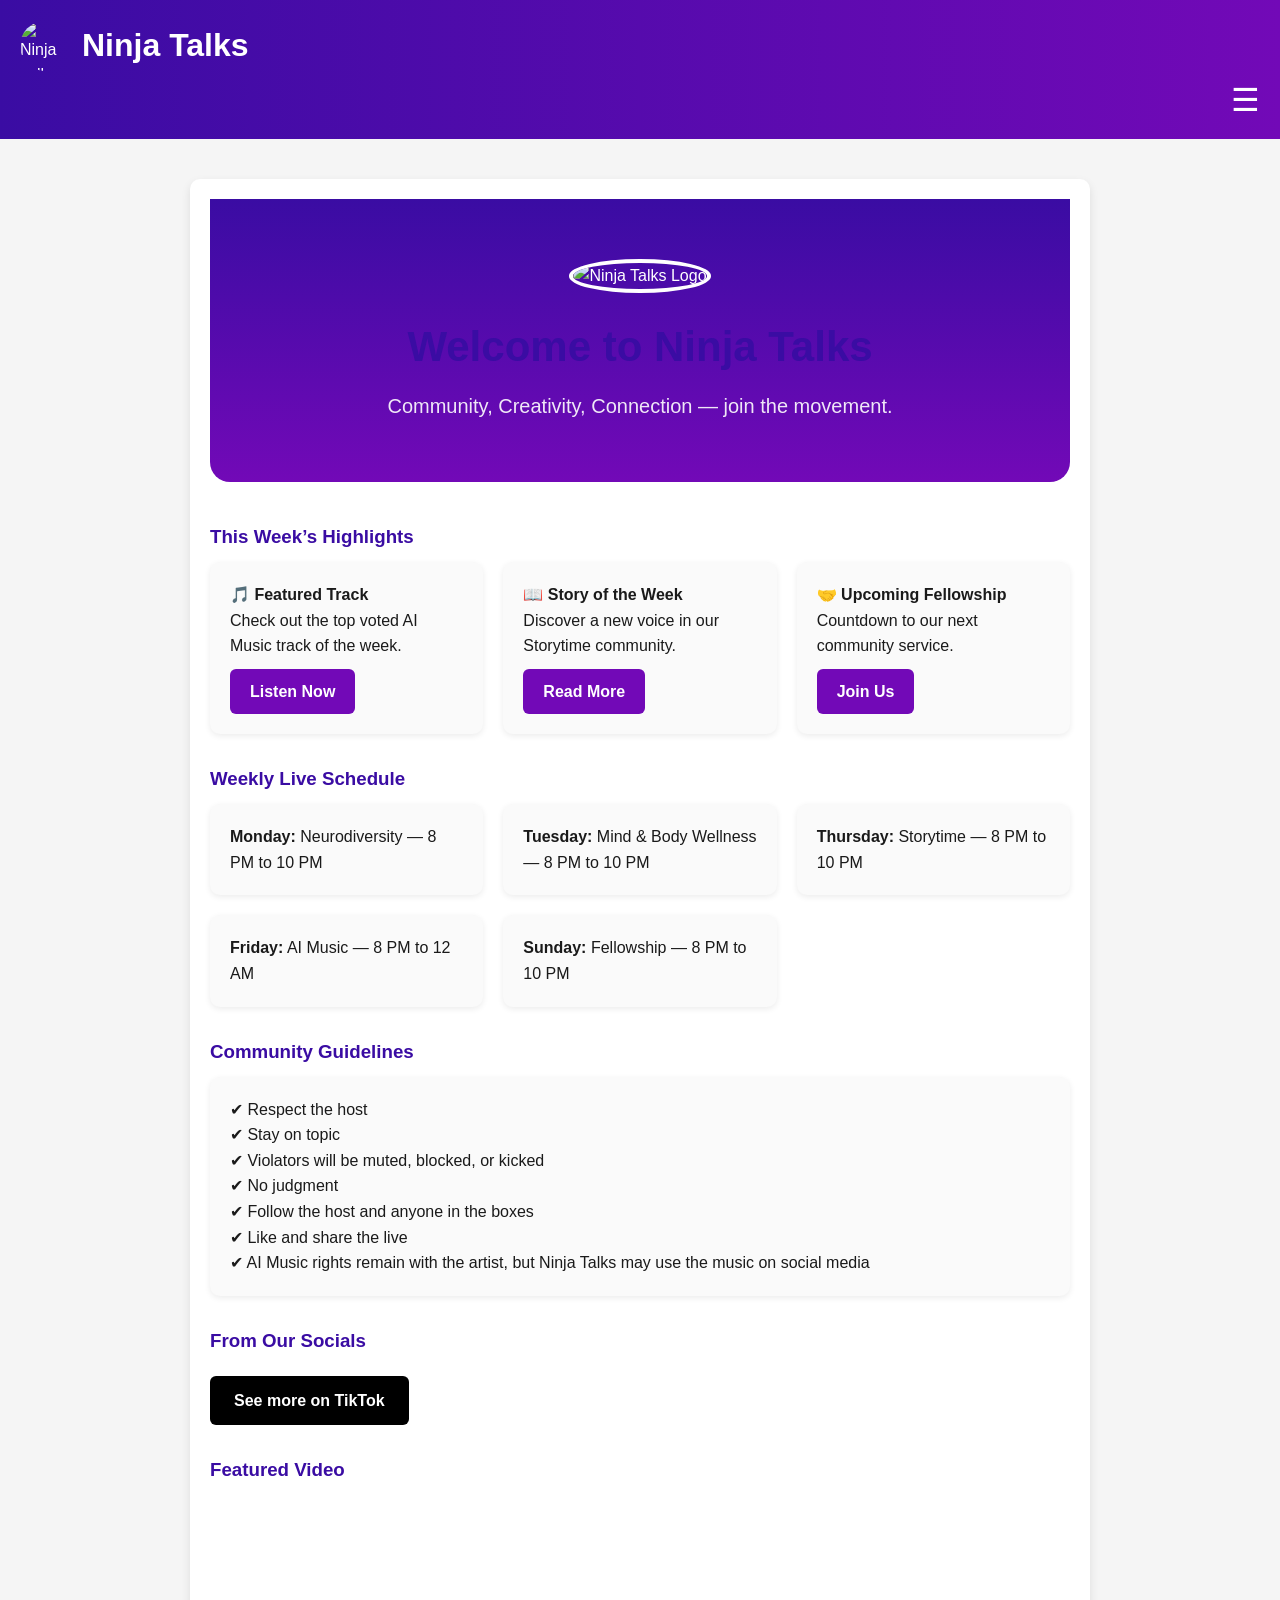
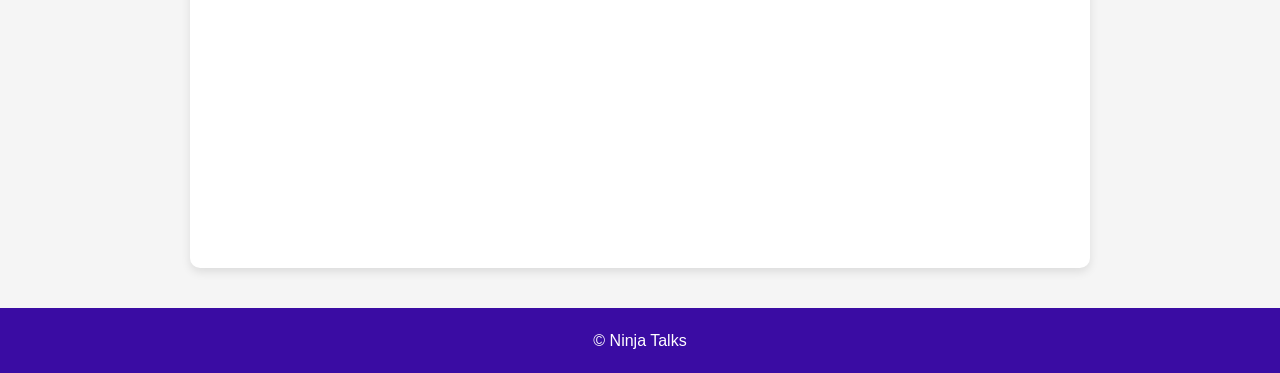
==== index.html @ c1b6fc13 "Update index.html" ====
<!DOCTYPE html>
<html lang="en">
<head>
  <meta charset="UTF-8">
  <title>Ninja Talks – Home</title>
  <meta name="viewport" content="width=device-width, initial-scale=1">

  <style>
    :root {
      --purple-dark: #3a0ca3;
      --purple: #7209b7;
      --purple-light: #b5179e;
      --pink: #f72585;
      --white: #ffffff;
      --gray-light: #f5f5f5;
      --gray: #cccccc;
      --black: #1a1a1a;
      --font-main: 'Segoe UI', Arial, sans-serif;
    }

    * { margin:0; padding:0; box-sizing:border-box; }

    body {
      font-family: var(--font-main);
      background: var(--gray-light);
      color: var(--black);
      line-height: 1.6;
    }

    header {
      background: linear-gradient(90deg, var(--purple-dark), var(--purple));
      padding: 20px;
      color: var(--white);
      display: flex;
      flex-direction: column;
      gap: 10px;
    }

    .logo-container {
      display: flex;
      align-items: center;
      gap: 12px;
    }

    .logo {
      height: 50px;
      width: 50px;
      border-radius: 50%;
      object-fit: cover;
    }

    nav {
      display: flex;
      justify-content: flex-end;
      align-items: center;
    }

    .menu-toggle {
      display: block;
      font-size: 32px;
      background: none;
      border: none;
      color: var(--white);
      cursor: pointer;
    }

    .side-menu {
      position: fixed;
      top: 0;
      width: 260px;
      height: 100%;
      background: var(--purple-dark);
      padding-top: 80px;
      transform: translateX(-260px);
      transition: transform 0.3s ease;
      z-index: 999;
    }

    .side-menu.open {
      transform: translateX(0);
    }

    .side-menu ul { list-style:none; padding:0; }
    .side-menu li { margin:20px 0; text-align:center; }
    .side-menu a {
      color:var(--white);
      font-size:20px;
      text-decoration:none;
      font-weight:600;
    }

    .hero {
      text-align:center;
      padding:60px 20px;
      background: linear-gradient(180deg, var(--purple-dark), var(--purple));
      color: var(--white);
      border-bottom-left-radius:20px;
      border-bottom-right-radius:20px;
      margin-bottom:40px;
    }

    .hero img {
      height:120px;
      width:120px;
      border-radius:50%;
      object-fit:cover;
      margin-bottom:20px;
      border:4px solid var(--white);
    }

    .hero-title {
      font-size: 42px;
      font-weight: 800;
      margin-bottom: 10px;
    }

    .hero-tagline {
      font-size: 20px;
      opacity: 0.9;
    }

    .live-badge {
      display: inline-block;
      background: #f72585;
      color: white;
      padding: 6px 14px;
      border-radius: 20px;
      font-weight: 700;
      margin-top: 15px;
      font-size: 16px;
    }

    main {
      max-width:900px;
      margin:40px auto;
      padding:20px;
      background:var(--white);
      border-radius:10px;
      box-shadow:0 4px 10px rgba(0,0,0,0.1);
    }

    h2, h3 { color:var(--purple-dark); margin-bottom:10px; }
    section { margin-bottom:30px; }

    .highlight-grid {
      display:grid;
      grid-template-columns:repeat(auto-fit,minmax(250px,1fr));
      gap:20px;
    }

    .highlight-card {
      background:#fafafa;
      padding:20px;
      border-radius:10px;
      box-shadow:0 2px 6px rgba(0,0,0,0.08);
      transition:0.3s;
    }

    .highlight-card:hover {
      transform: translateY(-4px);
      box-shadow:0 4px 12px rgba(0,0,0,0.12);
    }

    .btn {
      display:inline-block;
      margin-top:10px;
      padding:10px 20px;
      background:var(--purple);
      color:white;
      text-decoration:none;
      border-radius:6px;
      font-weight:600;
    }

    .tiktok-button {
      display:inline-block;
      margin-top:10px;
      padding:12px 24px;
      background:#000;
      color:#fff;
      text-decoration:none;
      border-radius:6px;
      font-weight:600;
    }

    footer {
      text-align:center;
      padding:20px;
      margin-top:40px;
      background:var(--purple-dark);
      color:var(--white);
    }
  </style>
</head>

<body>

<header>
  <div class="logo-container">
    <img src="/NinjaTalks/assets/images/IMG-20260227-WA0002(1).jpg" alt="Ninja Talks Logo" class="logo">
    <h1>Ninja Talks</h1>
  </div>

  <nav>
    <div></div>
    <button class="menu-toggle" onclick="toggleMenu()">☰</button>
  </nav>
</header>

<div class="side-menu" id="sideMenu">
  <ul>
    <li><a href="/NinjaTalks/index.html">Home</a></li>
    <li><a href="/NinjaTalks/neurodiversity.html">Neurodiversity</a></li>
    <li><a href="/NinjaTalks/wellness.html">Mind & Body</a></li>
    <li><a href="/NinjaTalks/storytime.html">Story Time</a></li>
    <li><a href="/NinjaTalks/fellowship.html">Fellowship</a></li>
    <li><a href="/NinjaTalks/music.html">AI Music</a></li>
    <li><a href="/NinjaTalks/contact.html">Contact</a></li>
  </ul>
</div>

<main>

  <section class="hero">
    <img src="/NinjaTalks/assets/images/No background logo.png" alt="Ninja Talks Logo">
    <h2 class="hero-title">Welcome to Ninja Talks</h2>
    <p class="hero-tagline">Community, Creativity, Connection — join the movement.</p>
    <div id="liveIndicator"></div>
  </section>

  <section>
    <h3>This Week’s Highlights</h3>
    <div class="highlight-grid">
      <div class="highlight-card">
        <h4>🎵 Featured Track</h4>
        <p>Check out the top voted AI Music track of the week.</p>
        <a href="/NinjaTalks/music.html" class="btn">Listen Now</a>
      </div>

      <div class="highlight-card">
        <h4>📖 Story of the Week</h4>
        <p>Discover a new voice in our Storytime community.</p>
        <a href="/NinjaTalks/storytime.html" class="btn">Read More</a>
      </div>

      <div class="highlight-card">
        <h4>🤝 Upcoming Fellowship</h4>
        <p>Countdown to our next community service.</p>
        <a href="/NinjaTalks/fellowship.html" class="btn">Join Us</a>
      </div>
    </div>
  </section>

  <section>
    <h3>Weekly Live Schedule</h3>
    <div class="highlight-grid">
      <div class="highlight-card"><strong>Monday:</strong> Neurodiversity — 8 PM to 10 PM</div>
      <div class="highlight-card"><strong>Tuesday:</strong> Mind & Body Wellness — 8 PM to 10 PM</div>
      <div class="highlight-card"><strong>Thursday:</strong> Storytime — 8 PM to 10 PM</div>
      <div class="highlight-card"><strong>Friday:</strong> AI Music — 8 PM to 12 AM</div>
      <div class="highlight-card"><strong>Sunday:</strong> Fellowship — 8 PM to 10 PM</div>
    </div>
  </section>

  <section>
    <h3>Community Guidelines</h3>
    <div class="highlight-card">
      <p>✔ Respect the host</p>
      <p>✔ Stay on topic</p>
      <p>✔ Violators will be muted, blocked, or kicked</p>
      <p>✔ No judgment</p>
      <p>✔ Follow the host and anyone in the boxes</p>
      <p>✔ Like and share the live</p>
      <p>✔ AI Music rights remain with the artist, but Ninja Talks may use the music on social media</p>
    </div>
  </section>

  <section>
    <h3>From Our Socials</h3>
    <a class="tiktok-button" href="https://www.tiktok.com/@ninjatalkshost" target="_blank">See more on TikTok</a>
  </section>

  <section>
    <h3>Featured Video</h3>
    <iframe width="100%" height="315" src="https://www.youtube.com/embed/LT6rSH5FfXs" frameborder="0" allowfullscreen></iframe>
  </section>

</main>

<footer>
  <p>&copy; Ninja Talks</p>
</footer>

<script>
function toggleMenu() {
  document.getElementById("sideMenu").classList.toggle("open");
}

async function checkLiveStatus() {
  try {
    const response = await fetch('/NinjaTalks/assets/data/live.json');
    const schedule = await response.json();

    const now = new Date();
    const options = { timeZone: 'Africa/Johannesburg' };
    const local = new Date(now.toLocaleString('en-US', options));

    const day = local
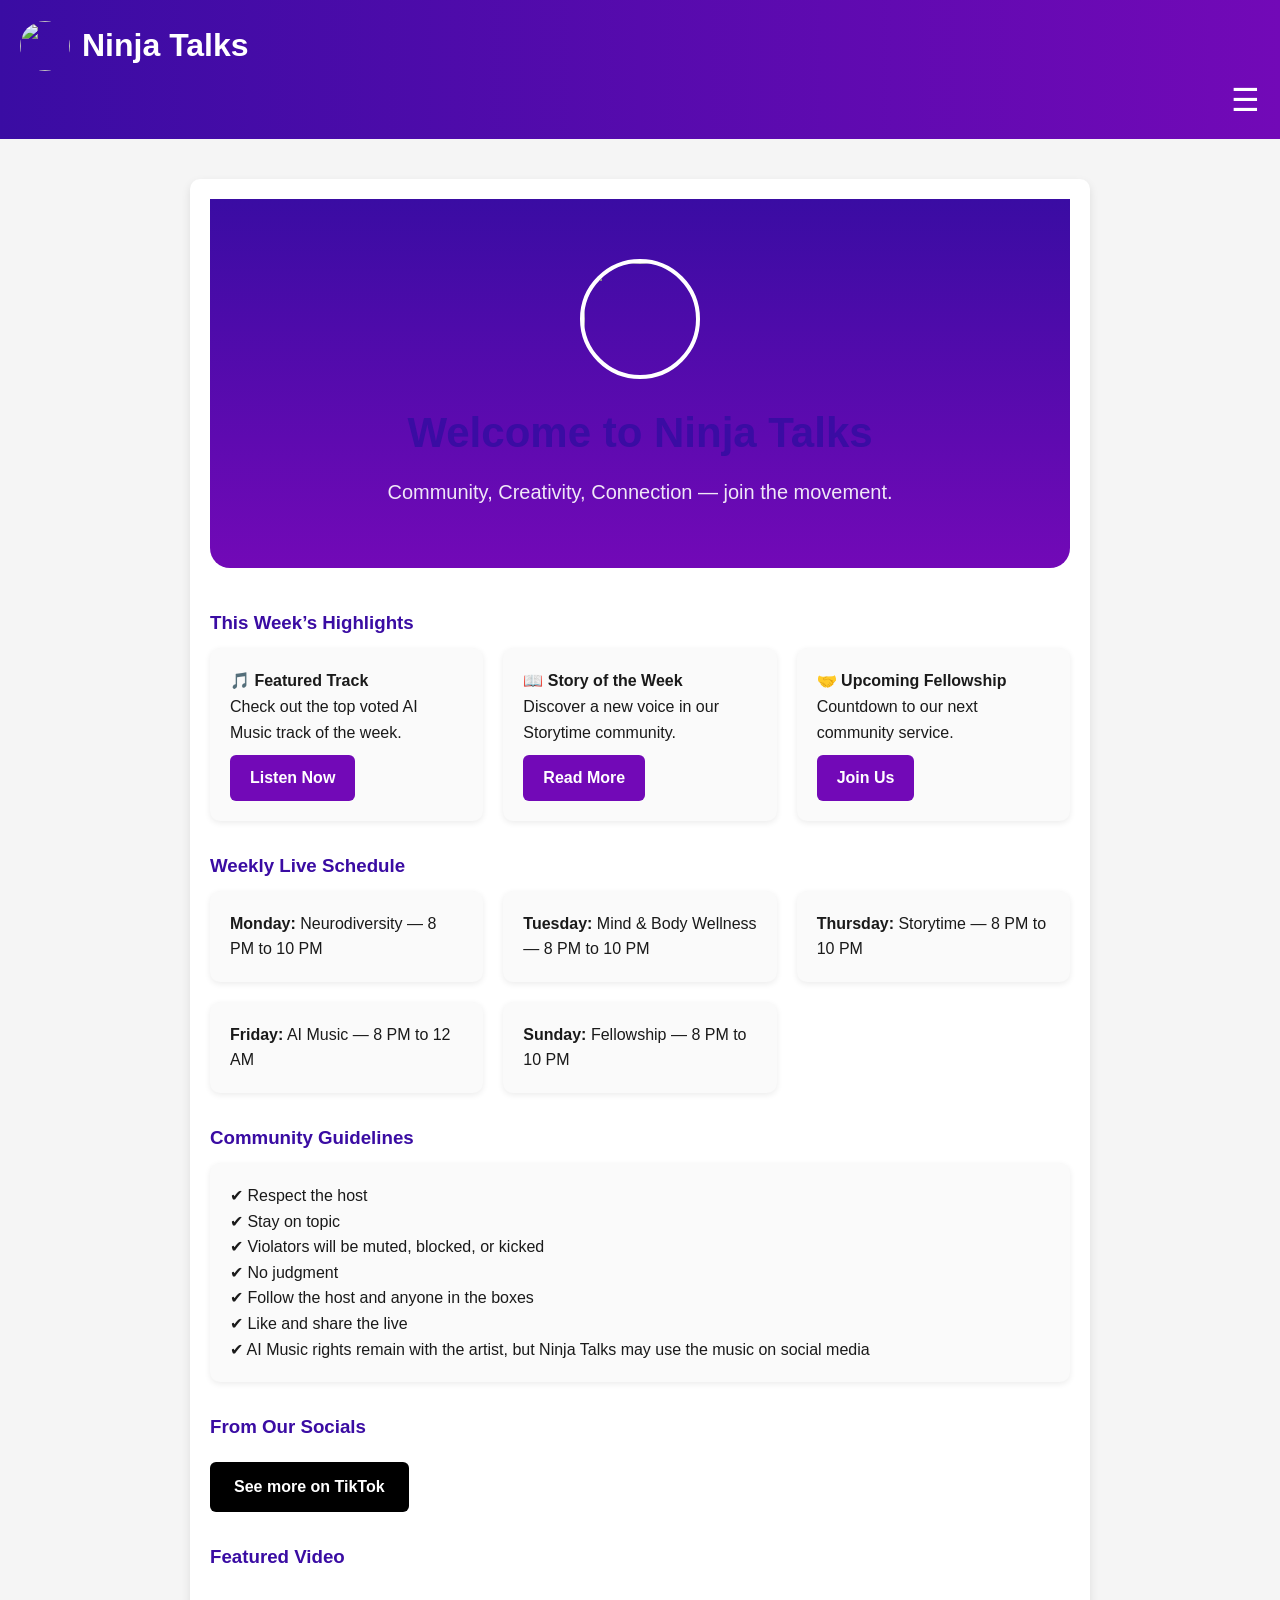
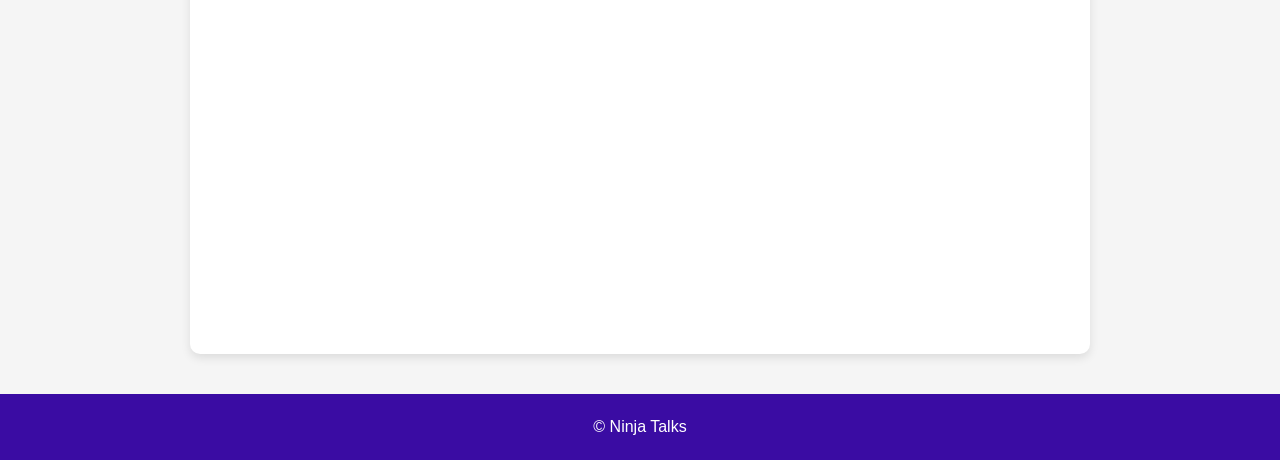
==== commit 1f00acb6: "Update index.html" ====
--- a/index.html
+++ b/index.html
@@ -27,6 +27,7 @@
       line-height: 1.6;
     }
 
+    /* HEADER */
     header {
       background: linear-gradient(90deg, var(--purple-dark), var(--purple));
       padding: 20px;
@@ -64,16 +65,18 @@
       cursor: pointer;
     }
 
+    /* FIXED MENU */
     .side-menu {
       position: fixed;
       top: 0;
+      left: 0;
       width: 260px;
       height: 100%;
       background: var(--purple-dark);
       padding-top: 80px;
       transform: translateX(-260px);
       transition: transform 0.3s ease;
-      z-index: 999;
+      z-index: 9999;
     }
 
     .side-menu.open {
@@ -89,6 +92,7 @@
       font-weight:600;
     }
 
+    /* HERO */
     .hero {
       text-align:center;
       padding:60px 20px;
@@ -130,6 +134,7 @@
       font-size: 16px;
     }
 
+    /* MAIN */
     main {
       max-width:900px;
       margin:40px auto;
@@ -197,12 +202,11 @@
 
 <header>
   <div class="logo-container">
-    <img src="/NinjaTalks/assets/images/IMG-20260227-WA0002(1).jpg" alt="Ninja Talks Logo" class="logo">
+    <img src="/NinjaTalks/assets/images/IMG-20260227-WA0002(1).jpg" class="logo">
     <h1>Ninja Talks</h1>
   </div>
 
   <nav>
-    <div></div>
     <button class="menu-toggle" onclick="toggleMenu()">☰</button>
   </nav>
 </header>
@@ -221,69 +225,69 @@
 
 <main>
 
-  <section class="hero">
-    <img src="/NinjaTalks/assets/images/No background logo.png" alt="Ninja Talks Logo">
-    <h2 class="hero-title">Welcome to Ninja Talks</h2>
-    <p class="hero-tagline">Community, Creativity, Connection — join the movement.</p>
-    <div id="liveIndicator"></div>
-  </section>
-
-  <section>
-    <h3>This Week’s Highlights</h3>
-    <div class="highlight-grid">
-      <div class="highlight-card">
-        <h4>🎵 Featured Track</h4>
-        <p>Check out the top voted AI Music track of the week.</p>
-        <a href="/NinjaTalks/music.html" class="btn">Listen Now</a>
-      </div>
-
-      <div class="highlight-card">
-        <h4>📖 Story of the Week</h4>
-        <p>Discover a new voice in our Storytime community.</p>
-        <a href="/NinjaTalks/storytime.html" class="btn">Read More</a>
-      </div>
-
-      <div class="highlight-card">
-        <h4>🤝 Upcoming Fellowship</h4>
-        <p>Countdown to our next community service.</p>
-        <a href="/NinjaTalks/fellowship.html" class="btn">Join Us</a>
-      </div>
+<section class="hero">
+  <img src="/NinjaTalks/assets/images/No background logo.png">
+  <h2 class="hero-title">Welcome to Ninja Talks</h2>
+  <p class="hero-tagline">Community, Creativity, Connection — join the movement.</p>
+  <div id="liveIndicator"></div>
+</section>
+
+<section>
+  <h3>This Week’s Highlights</h3>
+  <div class="highlight-grid">
+    <div class="highlight-card">
+      <h4>🎵 Featured Track</h4>
+      <p>Check out the top voted AI Music track of the week.</p>
+      <a href="/NinjaTalks/music.html" class="btn">Listen Now</a>
     </div>
-  </section>
-
-  <section>
-    <h3>Weekly Live Schedule</h3>
-    <div class="highlight-grid">
-      <div class="highlight-card"><strong>Monday:</strong> Neurodiversity — 8 PM to 10 PM</div>
-      <div class="highlight-card"><strong>Tuesday:</strong> Mind & Body Wellness — 8 PM to 10 PM</div>
-      <div class="highlight-card"><strong>Thursday:</strong> Storytime — 8 PM to 10 PM</div>
-      <div class="highlight-card"><strong>Friday:</strong> AI Music — 8 PM to 12 AM</div>
-      <div class="highlight-card"><strong>Sunday:</strong> Fellowship — 8 PM to 10 PM</div>
+
+    <div class="highlight-card">
+      <h4>📖 Story of the Week</h4>
+      <p>Discover a new voice in our Storytime community.</p>
+      <a href="/NinjaTalks/storytime.html" class="btn">Read More</a>
     </div>
-  </section>
-
-  <section>
-    <h3>Community Guidelines</h3>
+
     <div class="highlight-card">
-      <p>✔ Respect the host</p>
-      <p>✔ Stay on topic</p>
-      <p>✔ Violators will be muted, blocked, or kicked</p>
-      <p>✔ No judgment</p>
-      <p>✔ Follow the host and anyone in the boxes</p>
-      <p>✔ Like and share the live</p>
-      <p>✔ AI Music rights remain with the artist, but Ninja Talks may use the music on social media</p>
+      <h4>🤝 Upcoming Fellowship</h4>
+      <p>Countdown to our next community service.</p>
+      <a href="/NinjaTalks/fellowship.html" class="btn">Join Us</a>
     </div>
-  </section>
-
-  <section>
-    <h3>From Our Socials</h3>
-    <a class="tiktok-button" href="https://www.tiktok.com/@ninjatalkshost" target="_blank">See more on TikTok</a>
-  </section>
-
-  <section>
-    <h3>Featured Video</h3>
-    <iframe width="100%" height="315" src="https://www.youtube.com/embed/LT6rSH5FfXs" frameborder="0" allowfullscreen></iframe>
-  </section>
+  </div>
+</section>
+
+<section>
+  <h3>Weekly Live Schedule</h3>
+  <div class="highlight-grid">
+    <div class="highlight-card"><strong>Monday:</strong> Neurodiversity — 8 PM to 10 PM</div>
+    <div class="highlight-card"><strong>Tuesday:</strong> Mind & Body Wellness — 8 PM to 10 PM</div>
+    <div class="highlight-card"><strong>Thursday:</strong> Storytime — 8 PM to 10 PM</div>
+    <div class="highlight-card"><strong>Friday:</strong> AI Music — 8 PM to 12 AM</div>
+    <div class="highlight-card"><strong>Sunday:</strong> Fellowship — 8 PM to 10 PM</div>
+  </div>
+</section>
+
+<section>
+  <h3>Community Guidelines</h3>
+  <div class="highlight-card">
+    <p>✔ Respect the host</p>
+    <p>✔ Stay on topic</p>
+    <p>✔ Violators will be muted, blocked, or kicked</p>
+    <p>✔ No judgment</p>
+    <p>✔ Follow the host and anyone in the boxes</p>
+    <p>✔ Like and share the live</p>
+    <p>✔ AI Music rights remain with the artist, but Ninja Talks may use the music on social media</p>
+  </div>
+</section>
+
+<section>
+  <h3>From Our Socials</h3>
+  <a class="tiktok-button" href="https://www.tiktok.com/@ninjatalkshost" target="_blank">See more on TikTok</a>
+</section>
+
+<section>
+  <h3>Featured Video</h3>
+  <iframe width="100%" height="315" src="https://www.youtube.com/embed/LT6rSH5FfXs" frameborder="0" allowfullscreen></iframe>
+</section>
 
 </main>
 
@@ -305,4 +309,33 @@
     const options = { timeZone: 'Africa/Johannesburg' };
     const local = new Date(now.toLocaleString('en-US', options));
 
-    const day = local
+    const day = local.getDay();
+    const hour = local.getHours();
+
+    let liveShow = null;
+
+    schedule.forEach(show => {
+      if (show.day === day && hour >= show.start && hour < show.end) {
+        liveShow = show.name;
+      }
+    });
+
+    const indicator = document.getElementById('liveIndicator');
+
+    if (liveShow) {
+      indicator.innerHTML = `<span class="live-badge">🔴 LIVE NOW — ${liveShow}</span>`;
+    } else {
+      indicator.innerHTML = ``;
+    }
+
+  } catch (err) {
+    console.error('Error loading live schedule:', err);
+  }
+}
+
+checkLiveStatus();
+setInterval(checkLiveStatus, 60000);
+</script>
+
+</body>
+</html>
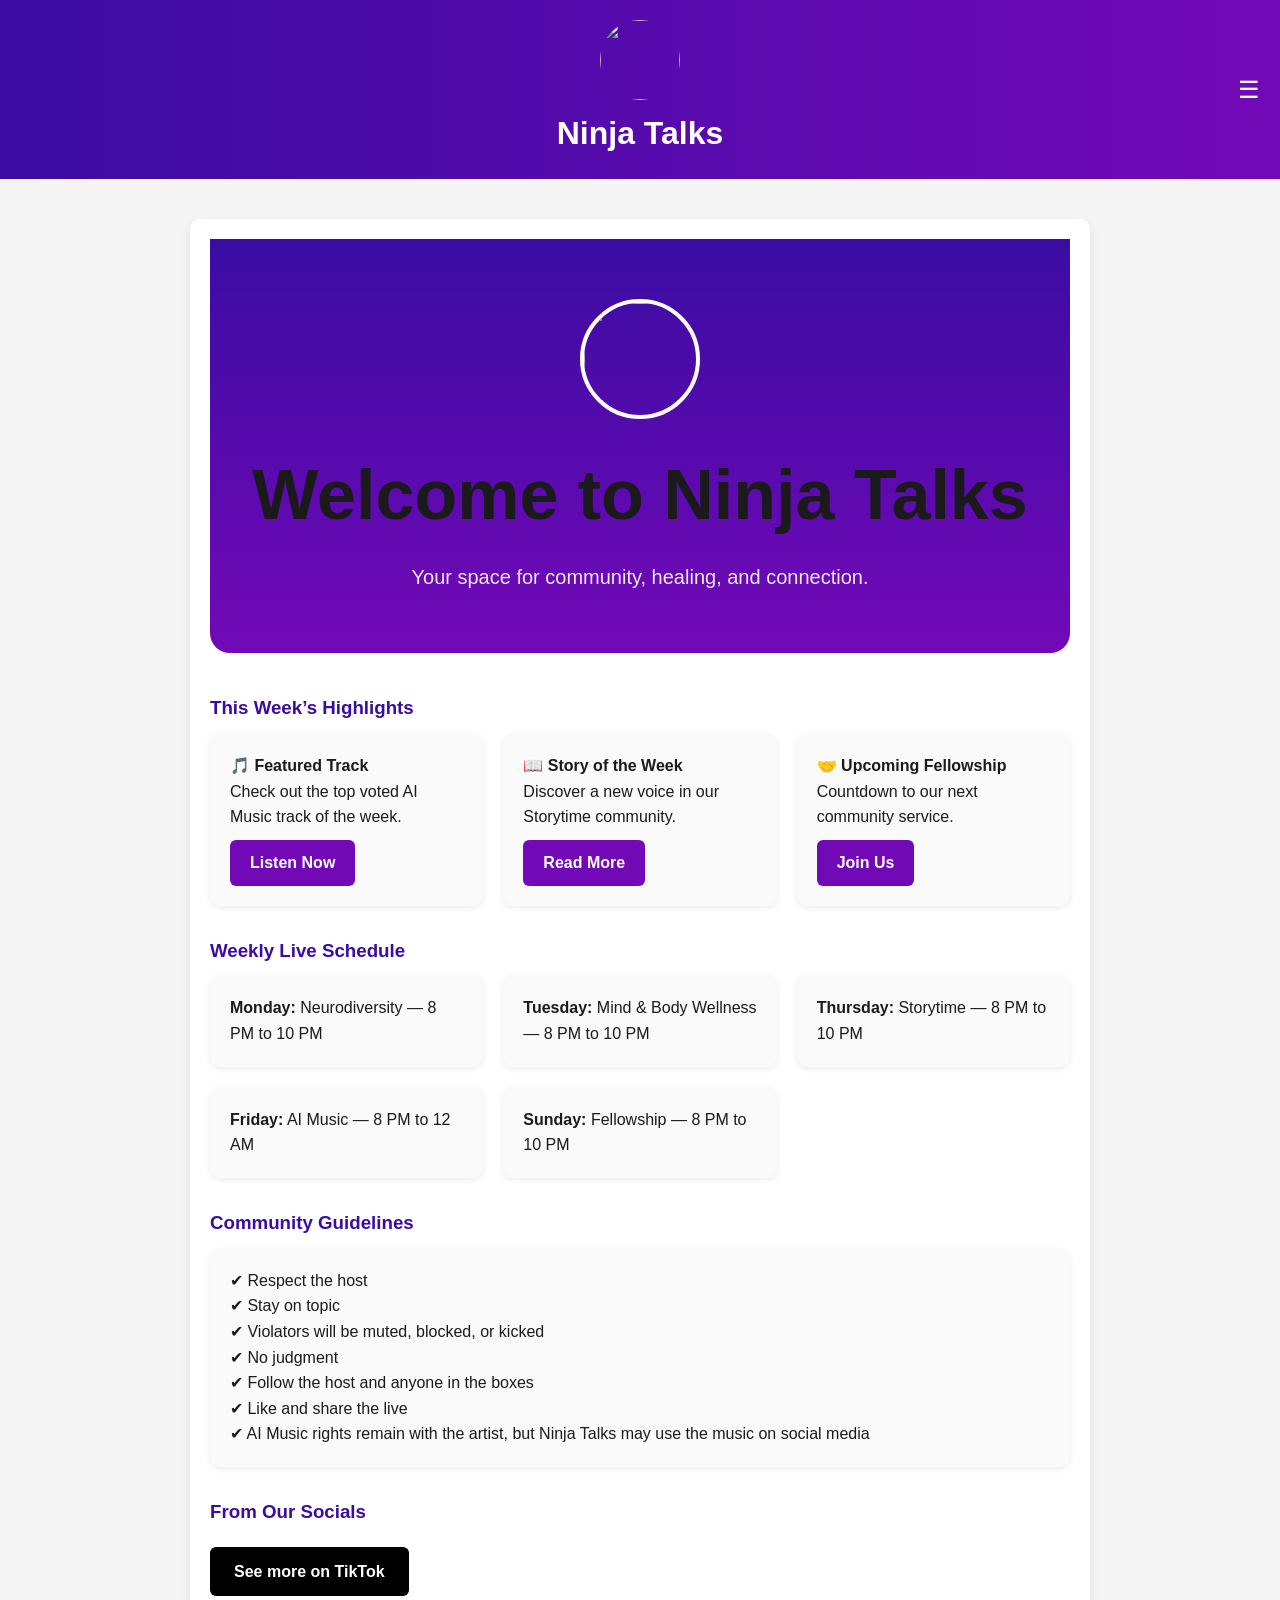
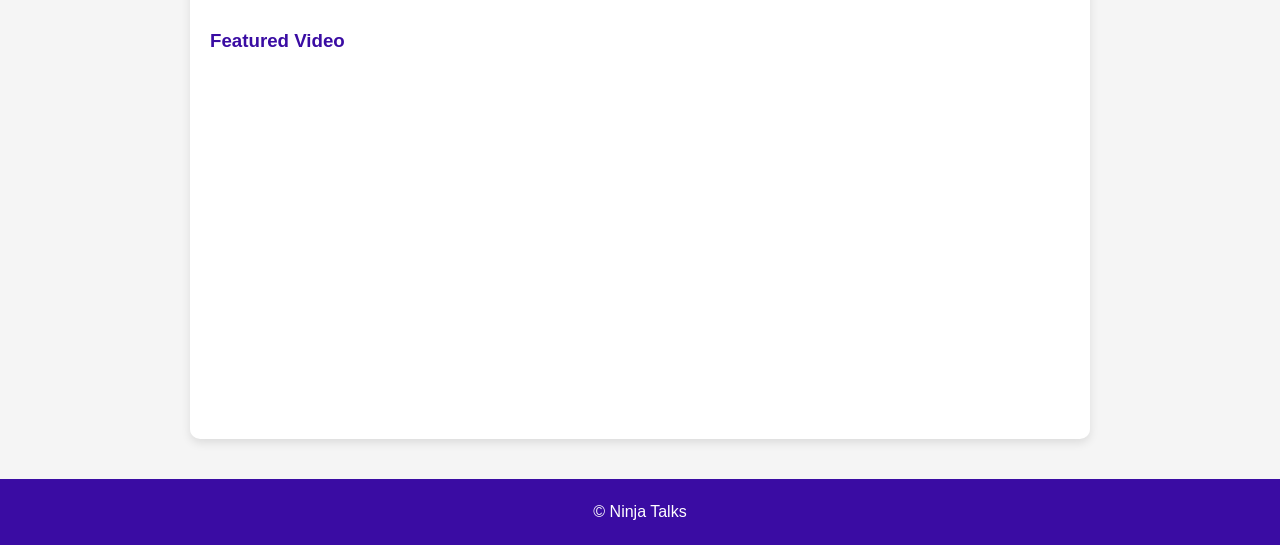
==== commit 6386fd6a: "Update index.html" ====
--- a/index.html
+++ b/index.html
@@ -28,42 +28,42 @@
     }
 
     /* HEADER */
-    header {
-      background: linear-gradient(90deg, var(--purple-dark), var(--purple));
-      padding: 20px;
-      color: var(--white);
-      display: flex;
-      flex-direction: column;
-      gap: 10px;
-    }
-
-    .logo-container {
-      display: flex;
-      align-items: center;
-      gap: 12px;
-    }
-
-    .logo {
-      height: 50px;
-      width: 50px;
-      border-radius: 50%;
-      object-fit: cover;
-    }
-
-    nav {
-      display: flex;
-      justify-content: flex-end;
-      align-items: center;
-    }
-
-    .menu-toggle {
-      display: block;
-      font-size: 32px;
-      background: none;
-      border: none;
-      color: var(--white);
-      cursor: pointer;
-    }
+   header {
+  background: linear-gradient(90deg, var(--purple-dark), var(--purple));
+  padding: 20px;
+  color: var(--white);
+  display: flex;
+  justify-content: center;   /* center logo block */
+  align-items: center;
+  position: relative;        /* allows menu button positioning */
+}
+
+.logo-container {
+  display: flex;
+  flex-direction: column;    /* stack logo + text vertically */
+  align-items: center;       /* center horizontally */
+  text-align: center;
+  gap: 8px;
+}
+
+.logo {
+  height: 80px;
+  width: 80px;
+  border-radius: 50%;
+  object-fit: cover;
+}
+
+.menu-toggle {
+  position: absolute;
+  right: 20px;
+  top: 50%;
+  transform: translateY(-50%);
+  background: none;
+  border: none;
+  color: var(--white);
+  font-size: 24px;
+  cursor: pointer;
+}
 
     /* FIXED MENU */
     .side-menu {
@@ -113,9 +113,10 @@
     }
 
     .hero-title {
-      font-size: 42px;
+      font-size: 70px;
       font-weight: 800;
       margin-bottom: 10px;
+      color: var(--black);
     }
 
     .hero-tagline {
@@ -226,9 +227,11 @@
 <main>
 
 <section class="hero">
-  <img src="/NinjaTalks/assets/images/No background logo.png">
+  <div class="page-logo-container">
+    <img src="/NinjaTalks/assets/images/IMG-20260227-WA0002(1).jpg" class="page-logo">
+  </div>
   <h2 class="hero-title">Welcome to Ninja Talks</h2>
-  <p class="hero-tagline">Community, Creativity, Connection — join the movement.</p>
+  <p class="hero-tagline">Your space for community, healing, and connection.
   <div id="liveIndicator"></div>
 </section>
 
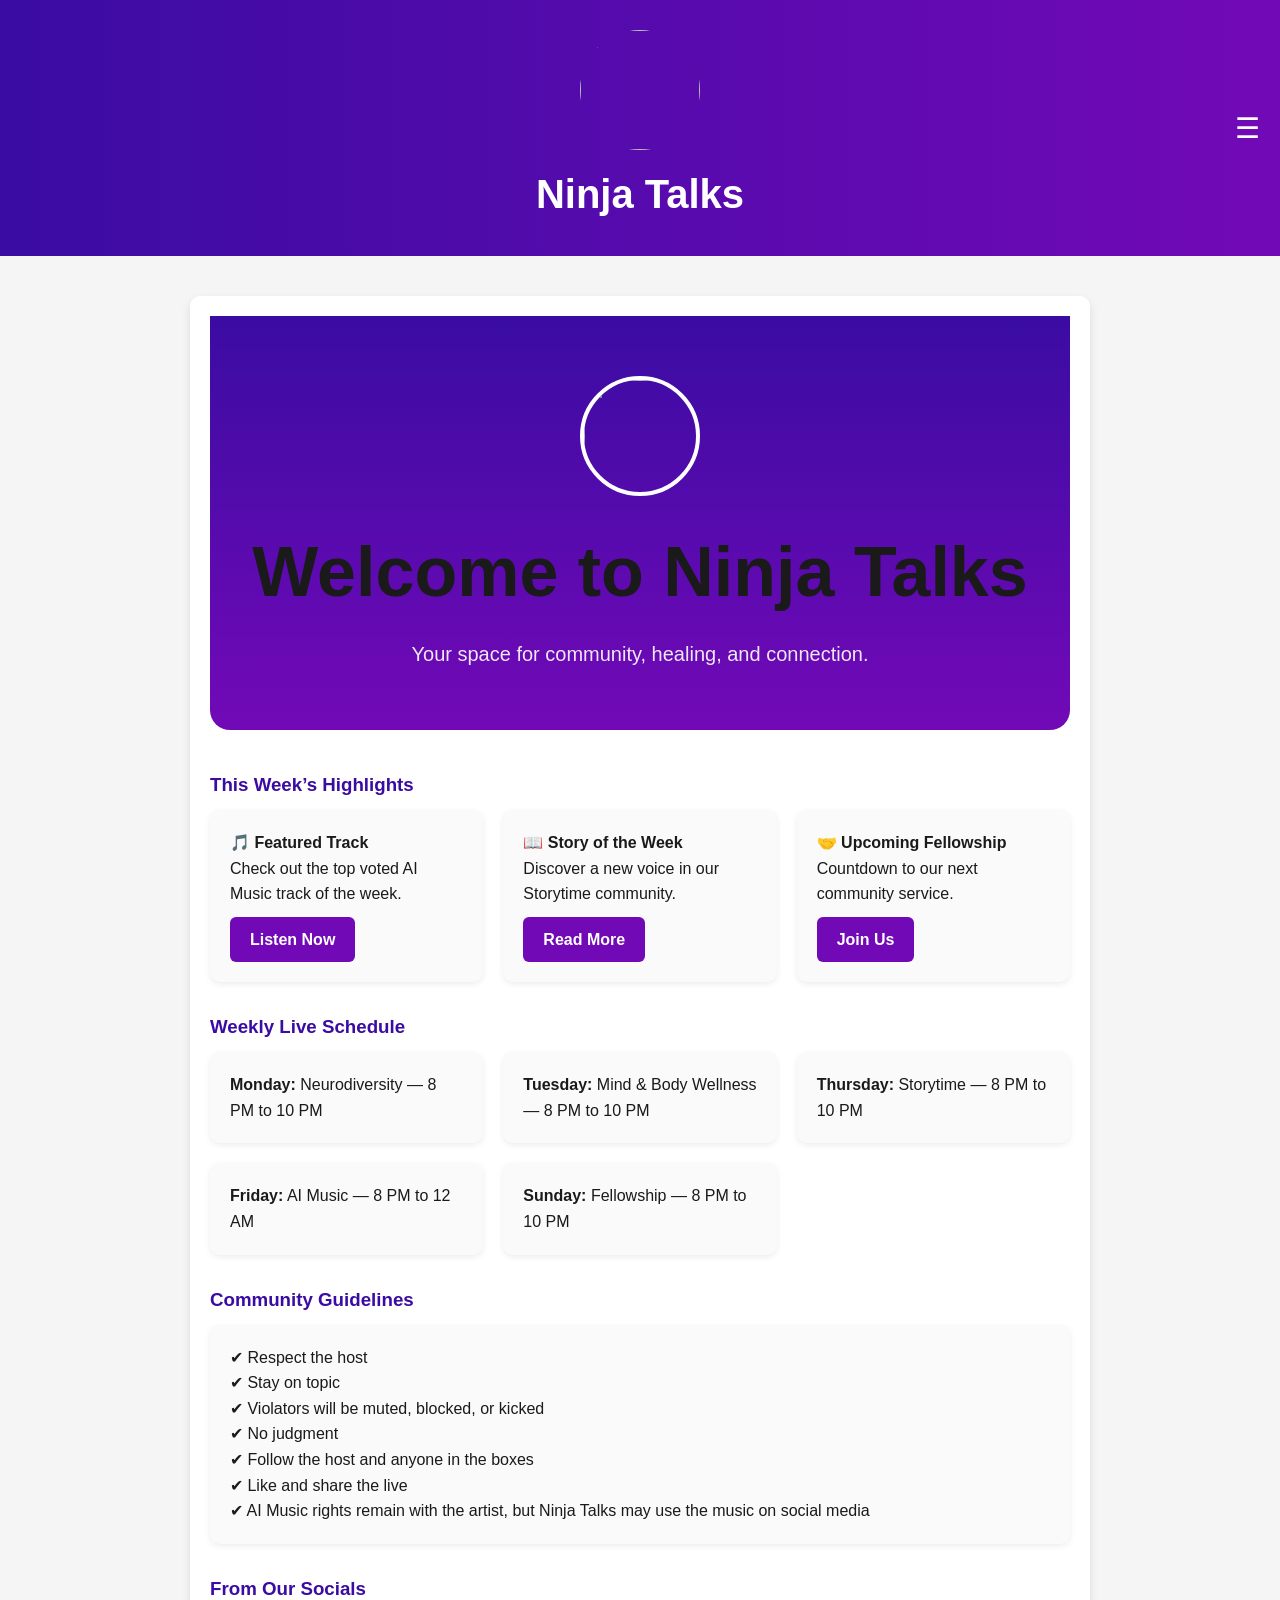
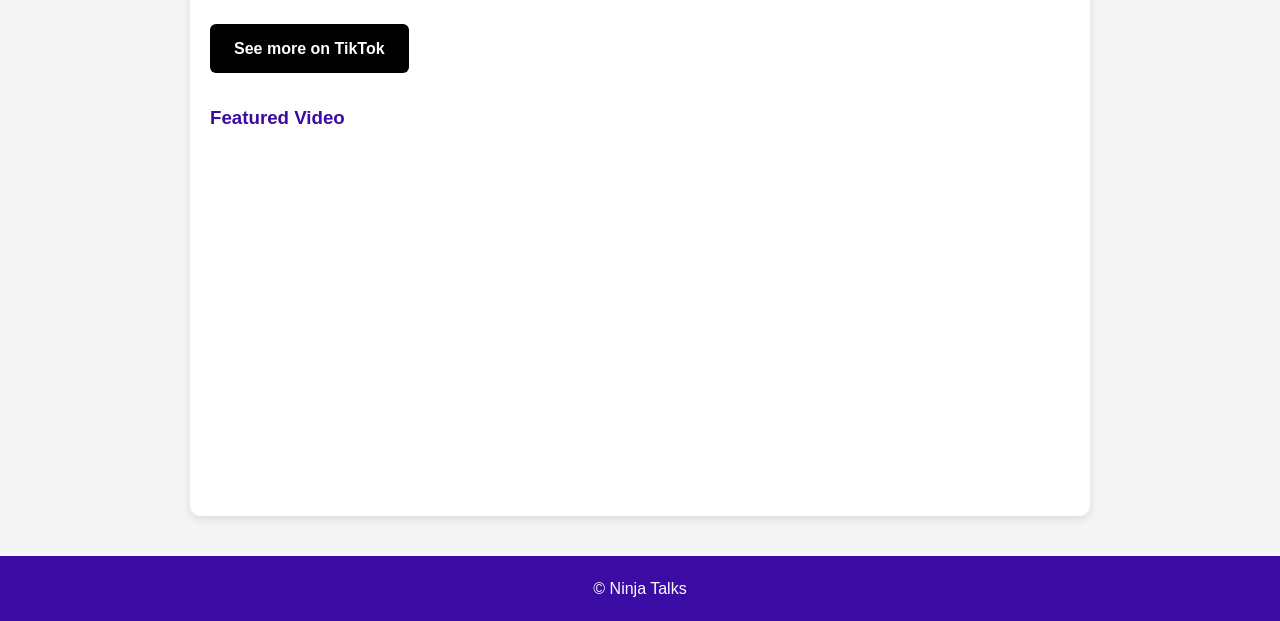
==== commit d8d4b89a: "Update index.html" ====
--- a/index.html
+++ b/index.html
@@ -28,9 +28,9 @@
     }
 
     /* HEADER */
-   header {
+  header {
   background: linear-gradient(90deg, var(--purple-dark), var(--purple));
-  padding: 20px;
+  padding: 30px;
   color: var(--white);
   display: flex;
   justify-content: center;   /* center logo block */
@@ -38,21 +38,31 @@
   position: relative;        /* allows menu button positioning */
 }
 
+/* Logo block */
 .logo-container {
   display: flex;
   flex-direction: column;    /* stack logo + text vertically */
-  align-items: center;       /* center horizontally */
+  align-items: center;
   text-align: center;
-  gap: 8px;
-}
-
+  gap: 12px;
+}
+
+/* Logo image */
 .logo {
-  height: 80px;
-  width: 80px;
+  height: 120px;             /* bigger logo */
+  width: 120px;
   border-radius: 50%;
   object-fit: cover;
 }
 
+/* Logo text */
+.logo-container h1 {
+  font-size: 40px;           /* bigger text */
+  font-weight: 800;
+  margin: 0;
+}
+
+/* Menu button */
 .menu-toggle {
   position: absolute;
   right: 20px;
@@ -61,10 +71,10 @@
   background: none;
   border: none;
   color: var(--white);
-  font-size: 24px;
+  font-size: 28px;
   cursor: pointer;
-}
-
+  }
+    
     /* FIXED MENU */
     .side-menu {
       position: fixed;
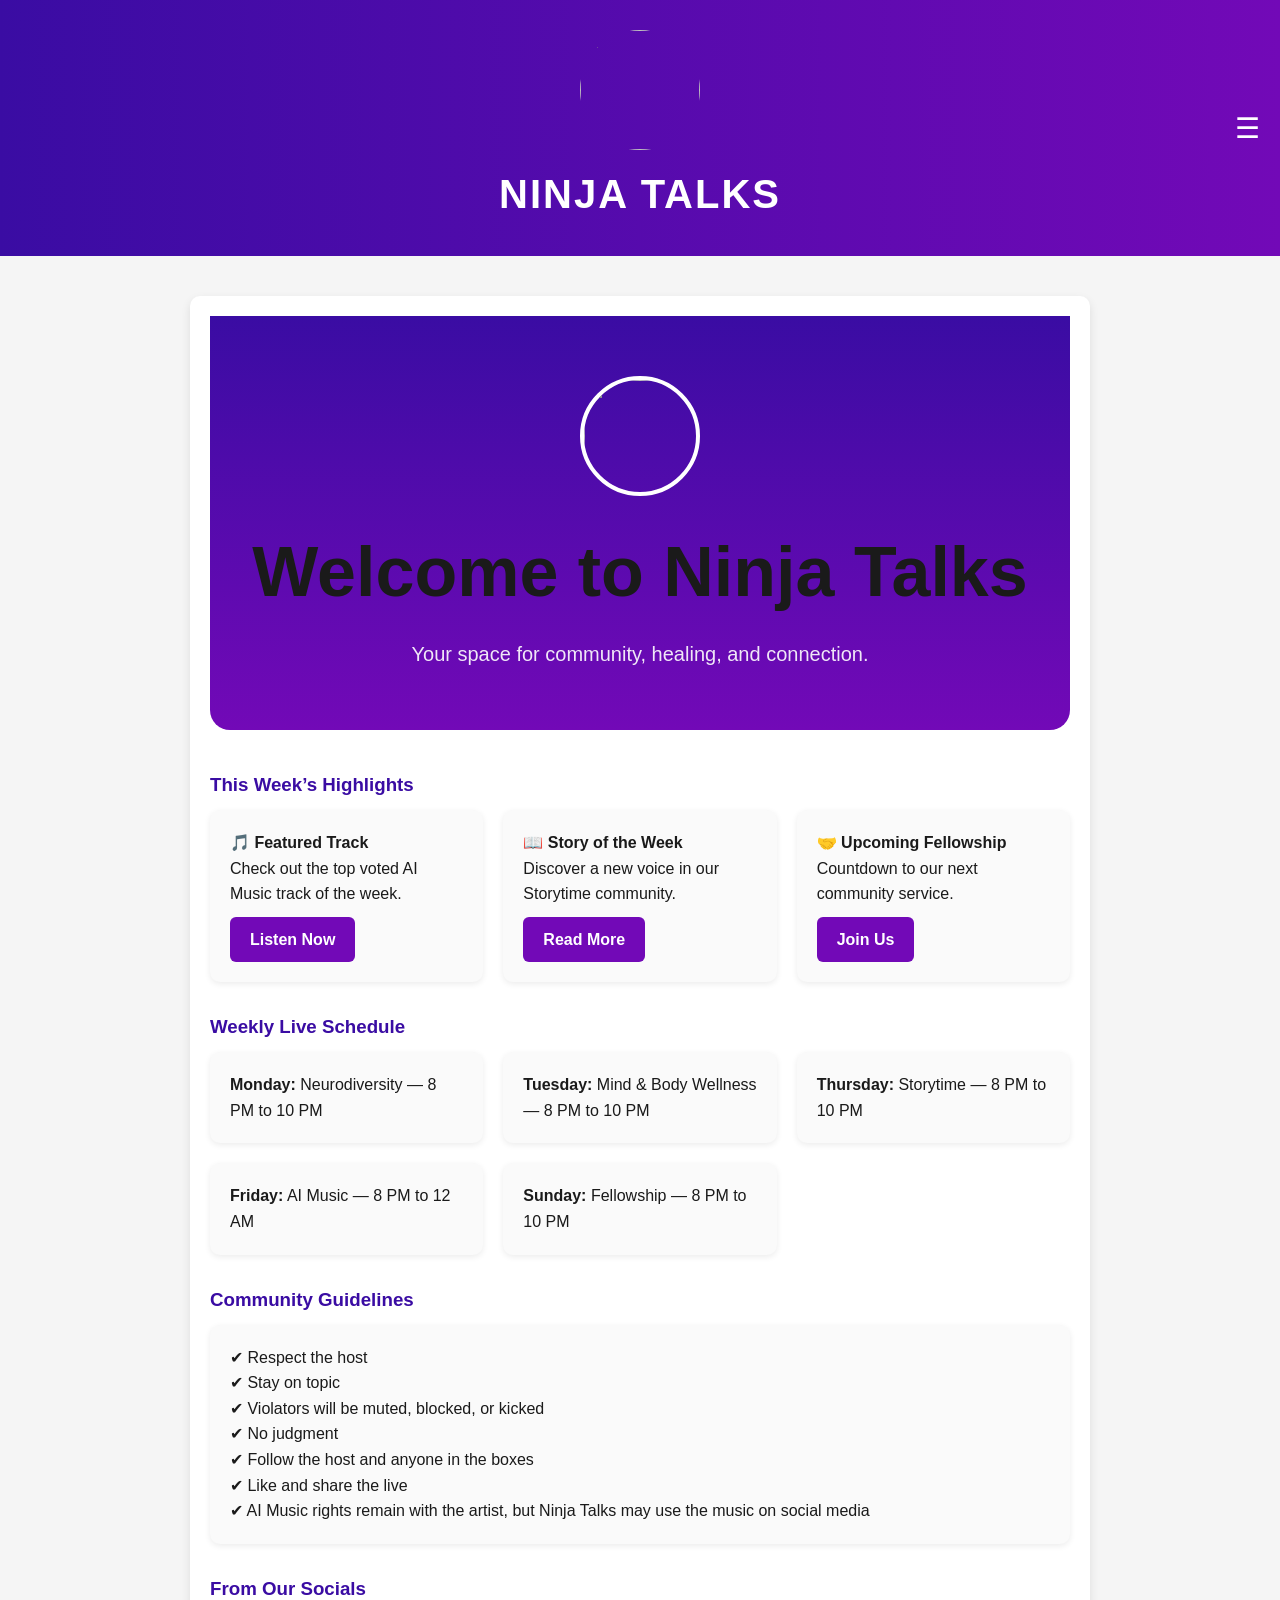
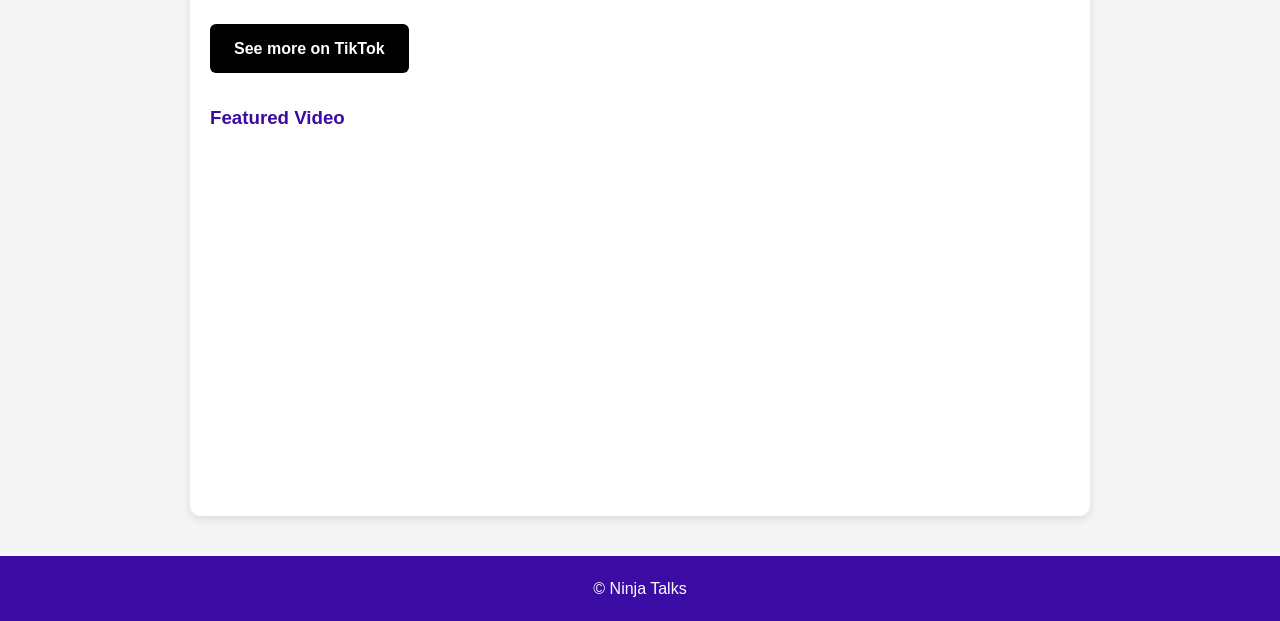
==== commit aa197835: "Update index.html" ====
--- a/index.html
+++ b/index.html
@@ -57,9 +57,11 @@
 
 /* Logo text */
 .logo-container h1 {
-  font-size: 40px;           /* bigger text */
+  font-size: 40px;       /* bigger text */
   font-weight: 800;
   margin: 0;
+  text-transform: uppercase;  /* forces all caps */
+  letter-spacing: 2px;        /* optional: adds spacing for impact */
 }
 
 /* Menu button */
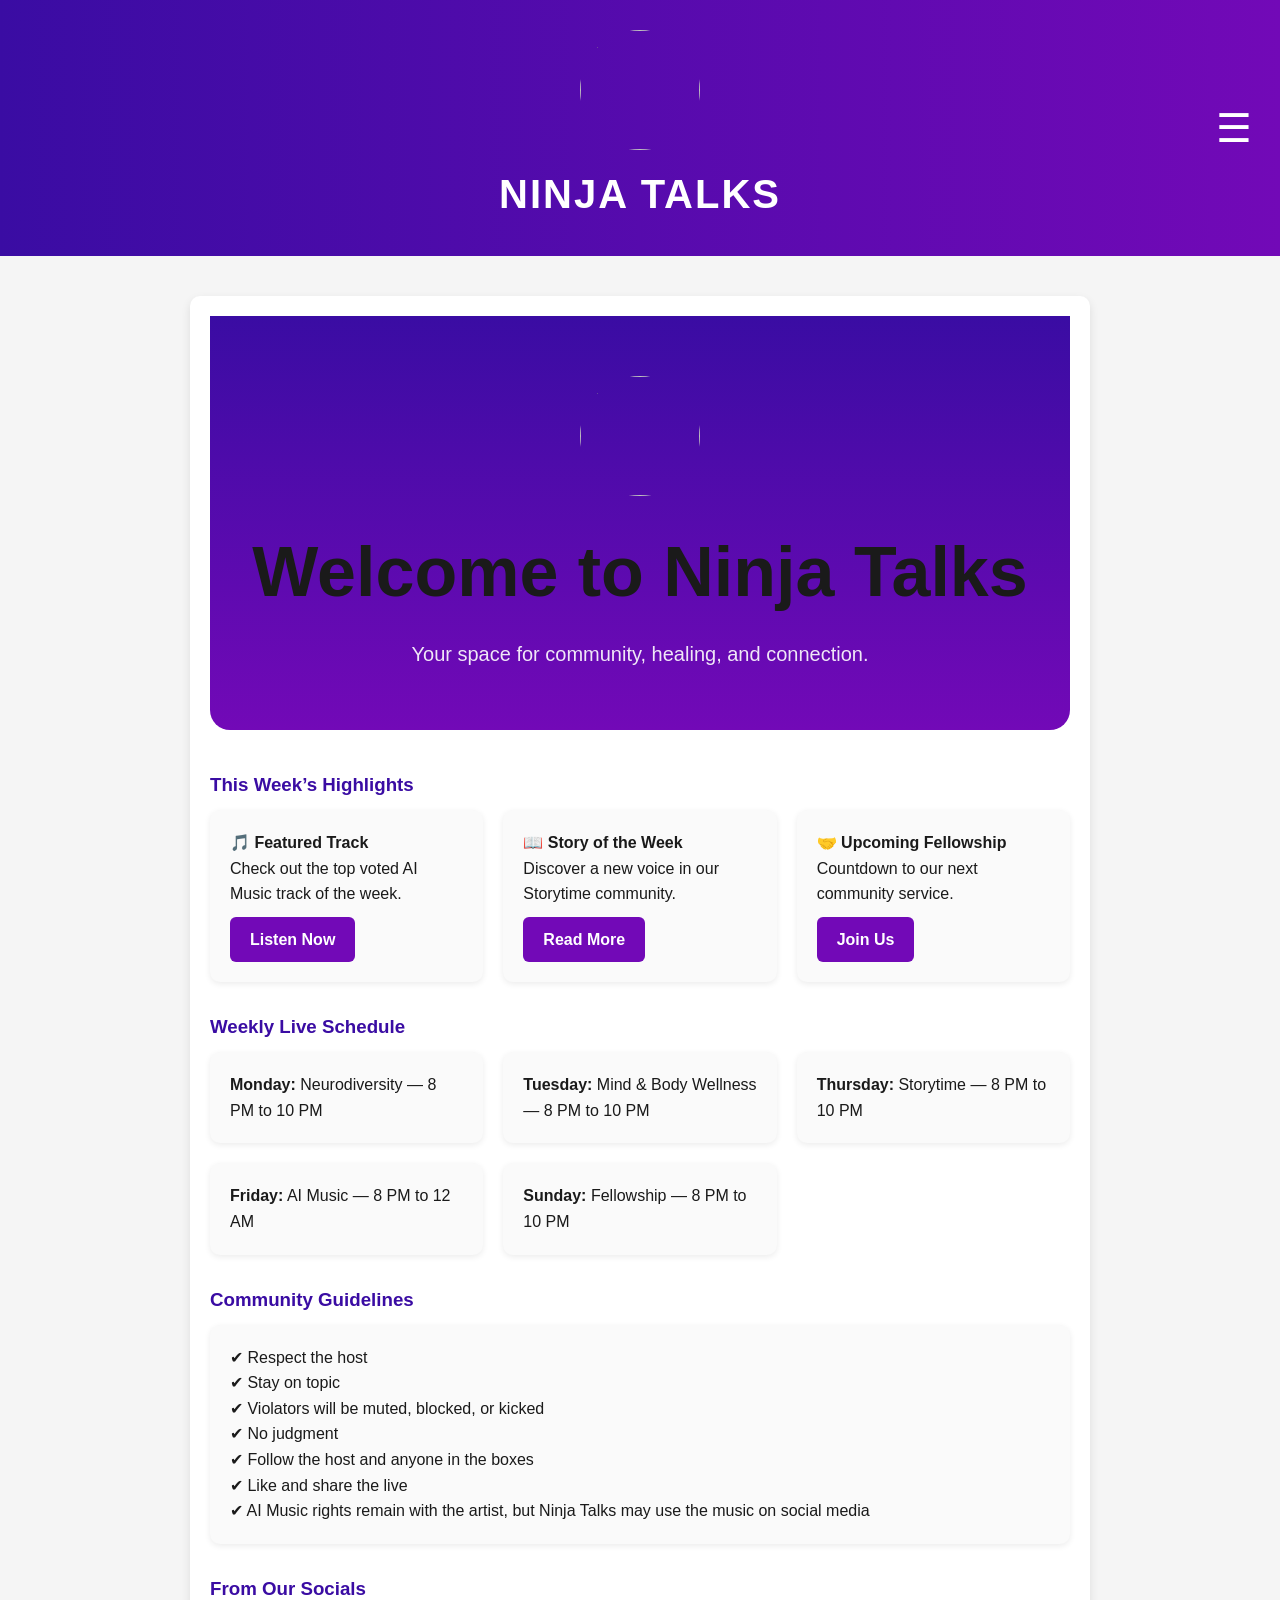
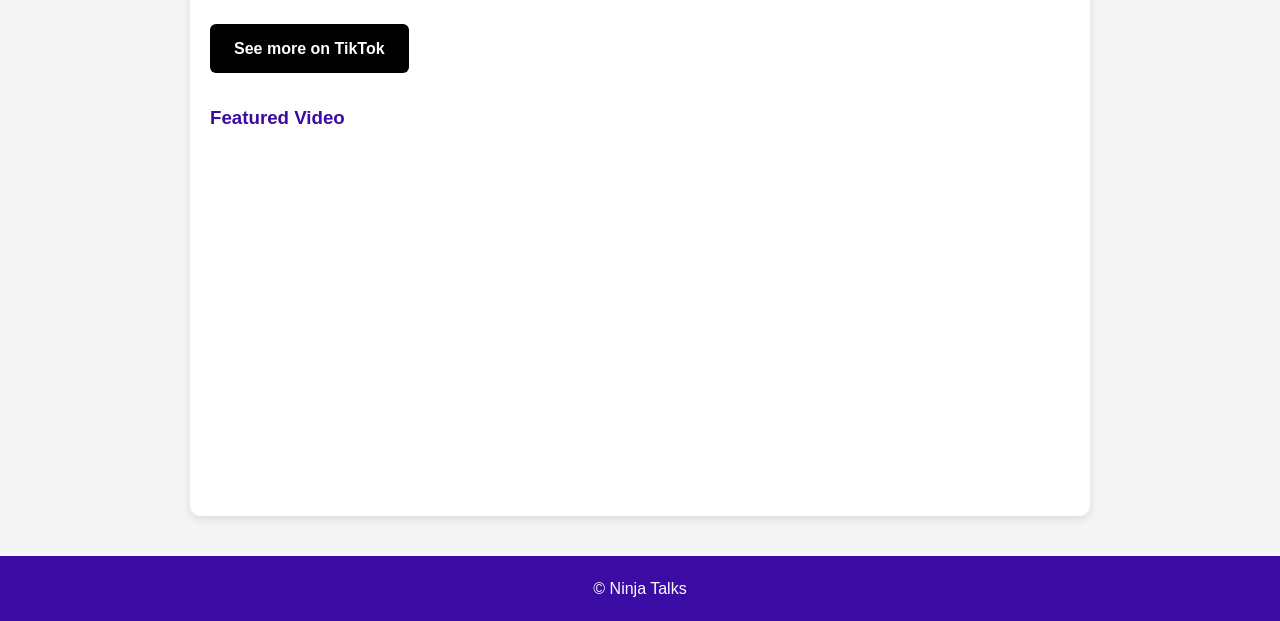
==== commit c890bc5f: "Update index.html" ====
--- a/index.html
+++ b/index.html
@@ -64,7 +64,7 @@
   letter-spacing: 2px;        /* optional: adds spacing for impact */
 }
 
-/* Menu button */
+/* Menu button (hamburger) */
 .menu-toggle {
   position: absolute;
   right: 20px;
@@ -73,9 +73,10 @@
   background: none;
   border: none;
   color: var(--white);
-  font-size: 28px;
+  font-size: 40px;   /* bigger than before (was ~28px) */
   cursor: pointer;
-  }
+  padding: 8px;      /* optional: adds clickable area */
+}
     
     /* FIXED MENU */
     .side-menu {
@@ -121,7 +122,7 @@
       border-radius:50%;
       object-fit:cover;
       margin-bottom:20px;
-      border:4px solid var(--white);
+      border:none;
     }
 
     .hero-title {
@@ -225,6 +226,7 @@
 </header>
 
 <div class="side-menu" id="sideMenu">
+  <button class="close-menu" onclick="toggleMenu()">✖</button>
   <ul>
     <li><a href="/NinjaTalks/index.html">Home</a></li>
     <li><a href="/NinjaTalks/neurodiversity.html">Neurodiversity</a></li>
@@ -232,6 +234,7 @@
     <li><a href="/NinjaTalks/storytime.html">Story Time</a></li>
     <li><a href="/NinjaTalks/fellowship.html">Fellowship</a></li>
     <li><a href="/NinjaTalks/music.html">AI Music</a></li>
+    <li><a href="/NinjaTalks/shop.html">Shop</a></li>
     <li><a href="/NinjaTalks/contact.html">Contact</a></li>
   </ul>
 </div>
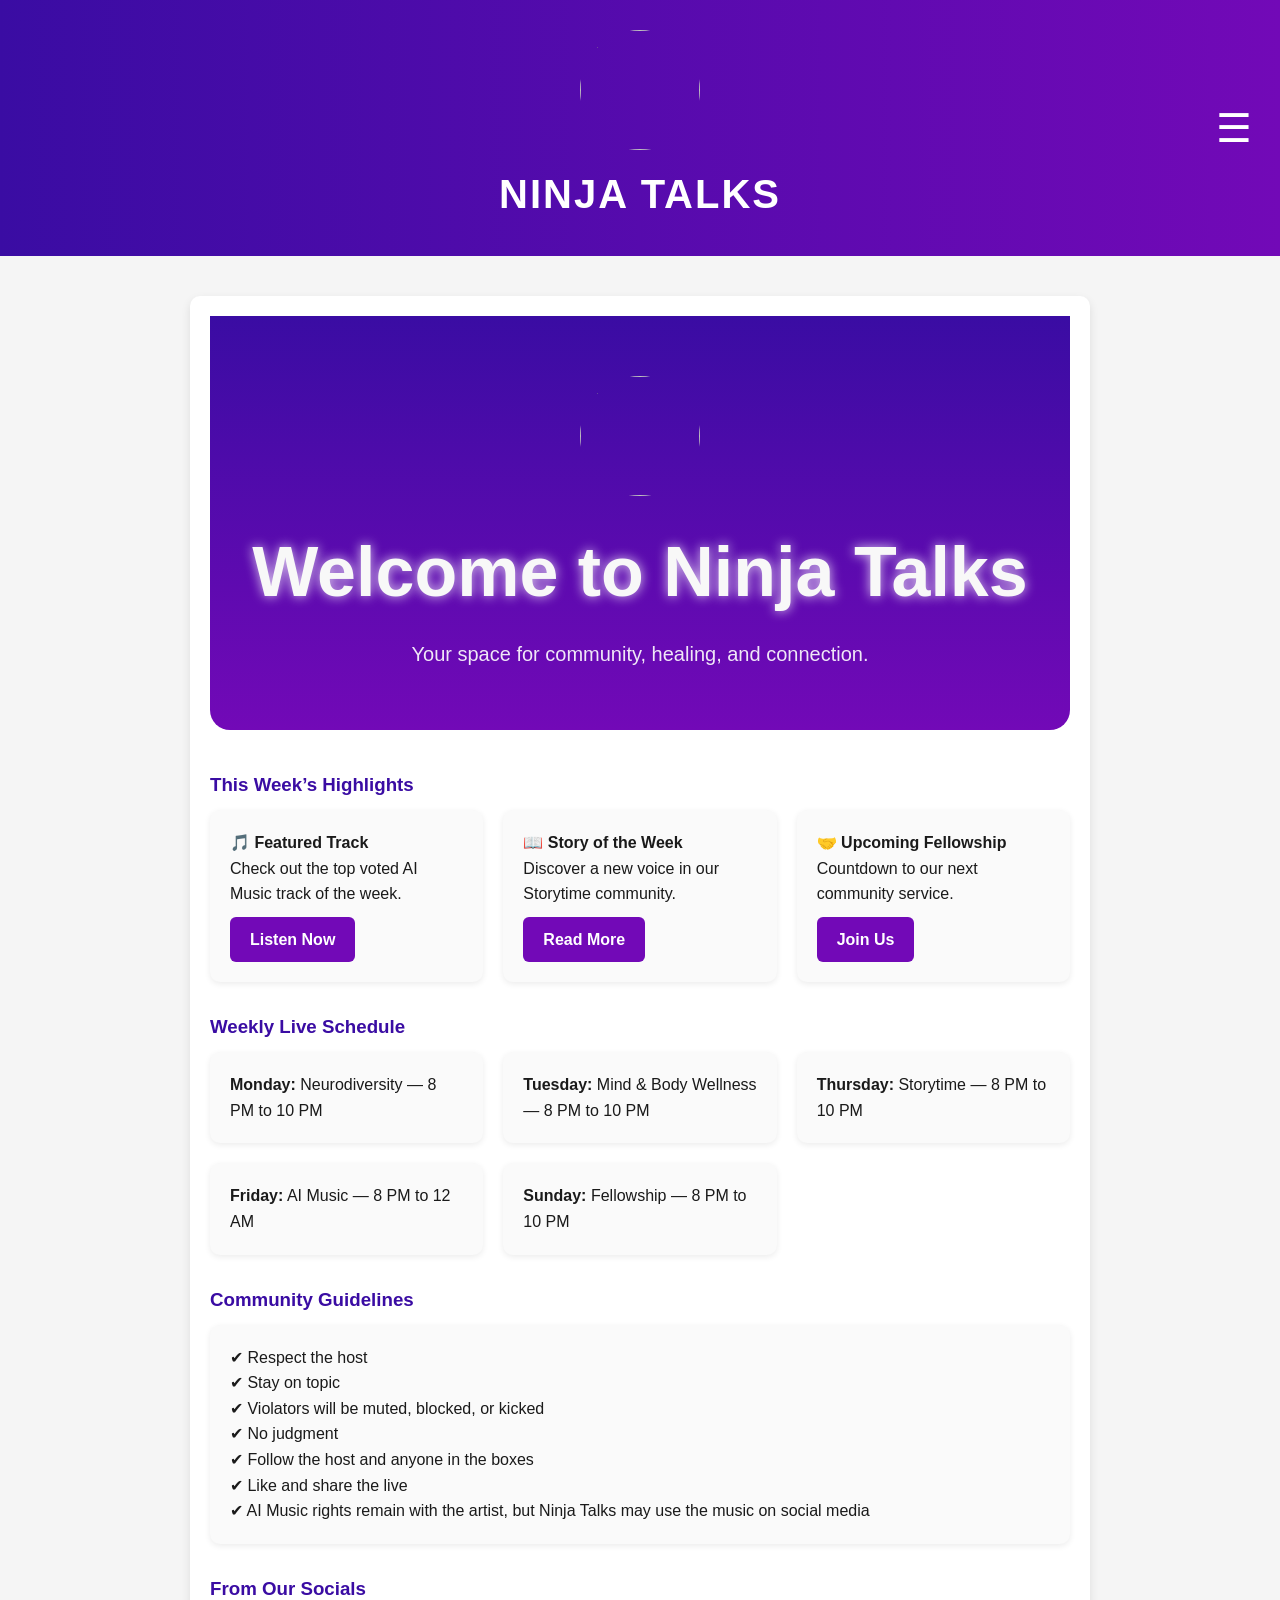
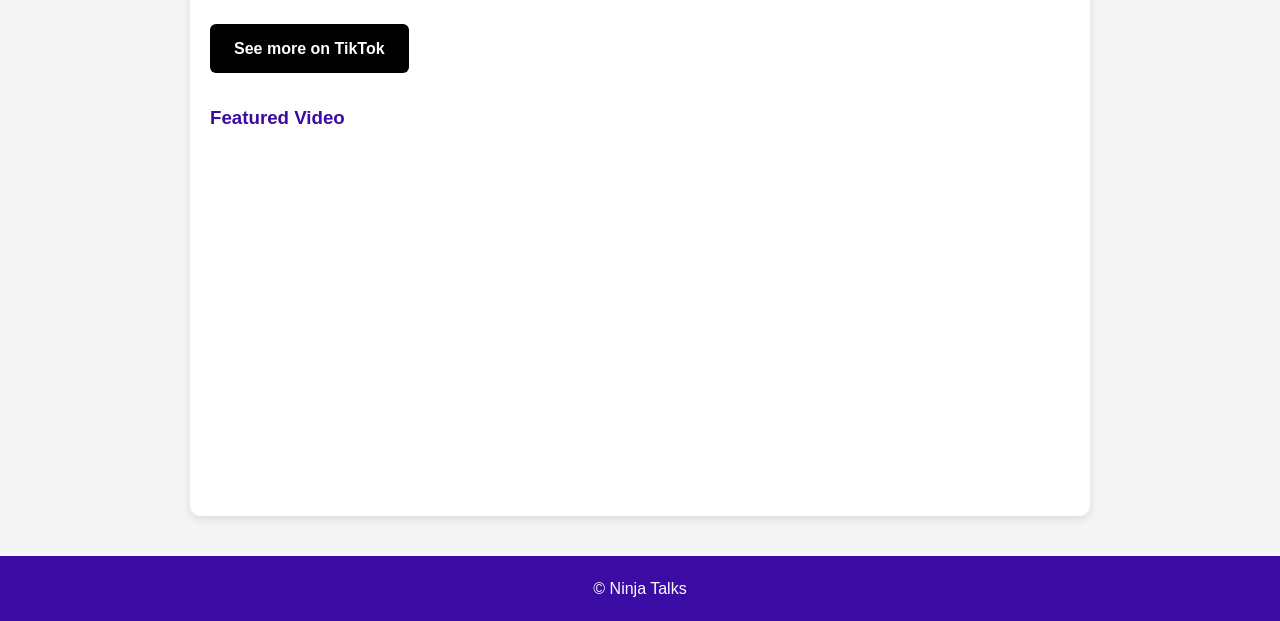
==== commit 0d29e729: "Update index.html" ====
--- a/index.html
+++ b/index.html
@@ -105,6 +105,17 @@
       font-weight:600;
     }
 
+    .close-menu {
+  position: absolute;
+  top: 20px;
+  right: 20px;
+  background: none;
+  border: none;
+  color: var(--white);
+  font-size: 28px;   /* size of the X */
+  cursor: pointer;
+}
+    
     /* HERO */
     .hero {
       text-align:center;
@@ -126,10 +137,11 @@
     }
 
     .hero-title {
+      color: #f8f8f8; /* off-white */
+      text-shadow: 0 0 12px rgba(255,255,255,0.8); /* stronger glow */
       font-size: 70px;
       font-weight: 800;
       margin-bottom: 10px;
-      color: var(--black);
     }
 
     .hero-tagline {
